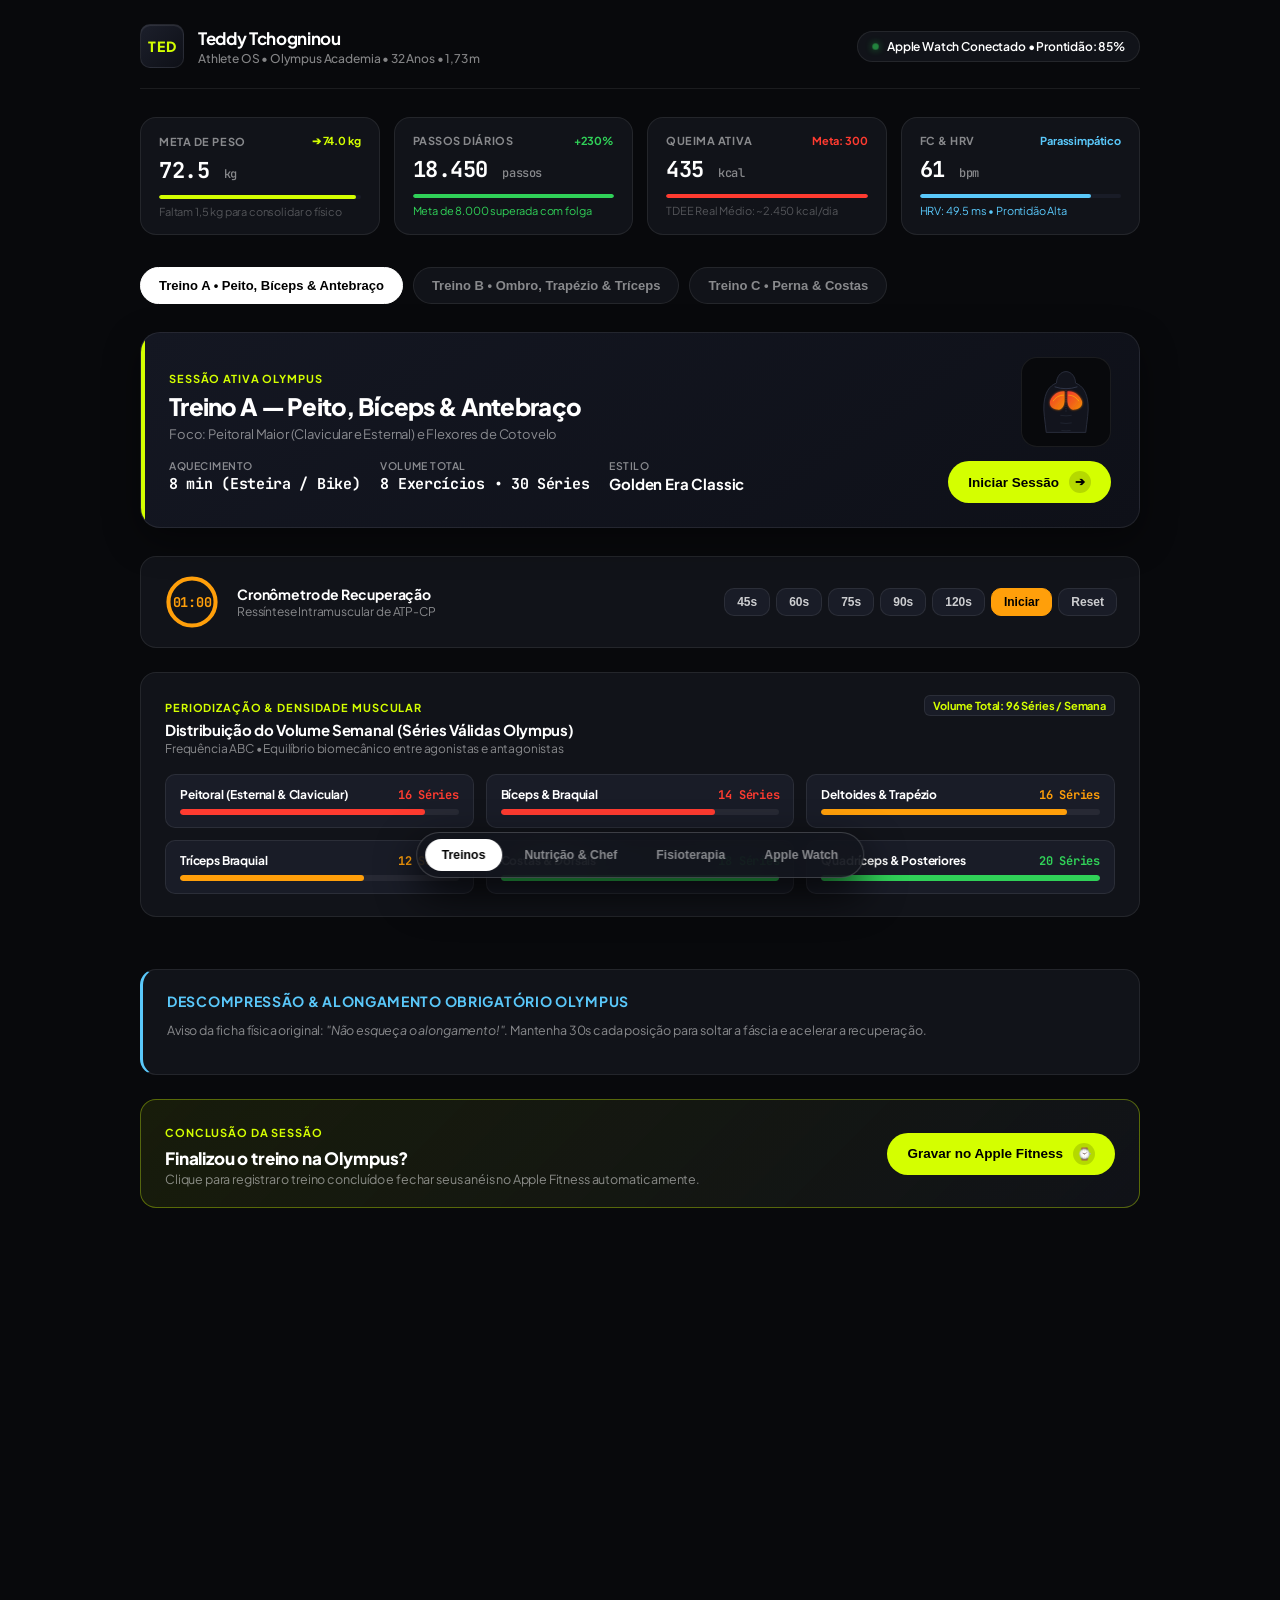
==== index.html @ 40fb5f0e "feat: Teddy Health & Fitness OS — Production Release v1.0" ====
<!DOCTYPE html>
<html lang="pt-BR">
<head>
  <meta charset="UTF-8">
  <meta http-equiv="refresh" content="0; url=dashboard/index.html">
  <title>Teddy Health & Fitness OS — Redirecionando...</title>
</head>
<body style="background:#07080B; color:#FFFFFF; font-family:sans-serif; display:flex; align-items:center; justify-content:center; height:100vh;">
  <p>Carregando Teddy Health & Fitness OS... <a href="dashboard/index.html" style="color:#F59E0B;">Clique aqui se não abrir automaticamente</a>.</p>
</body>
</html>
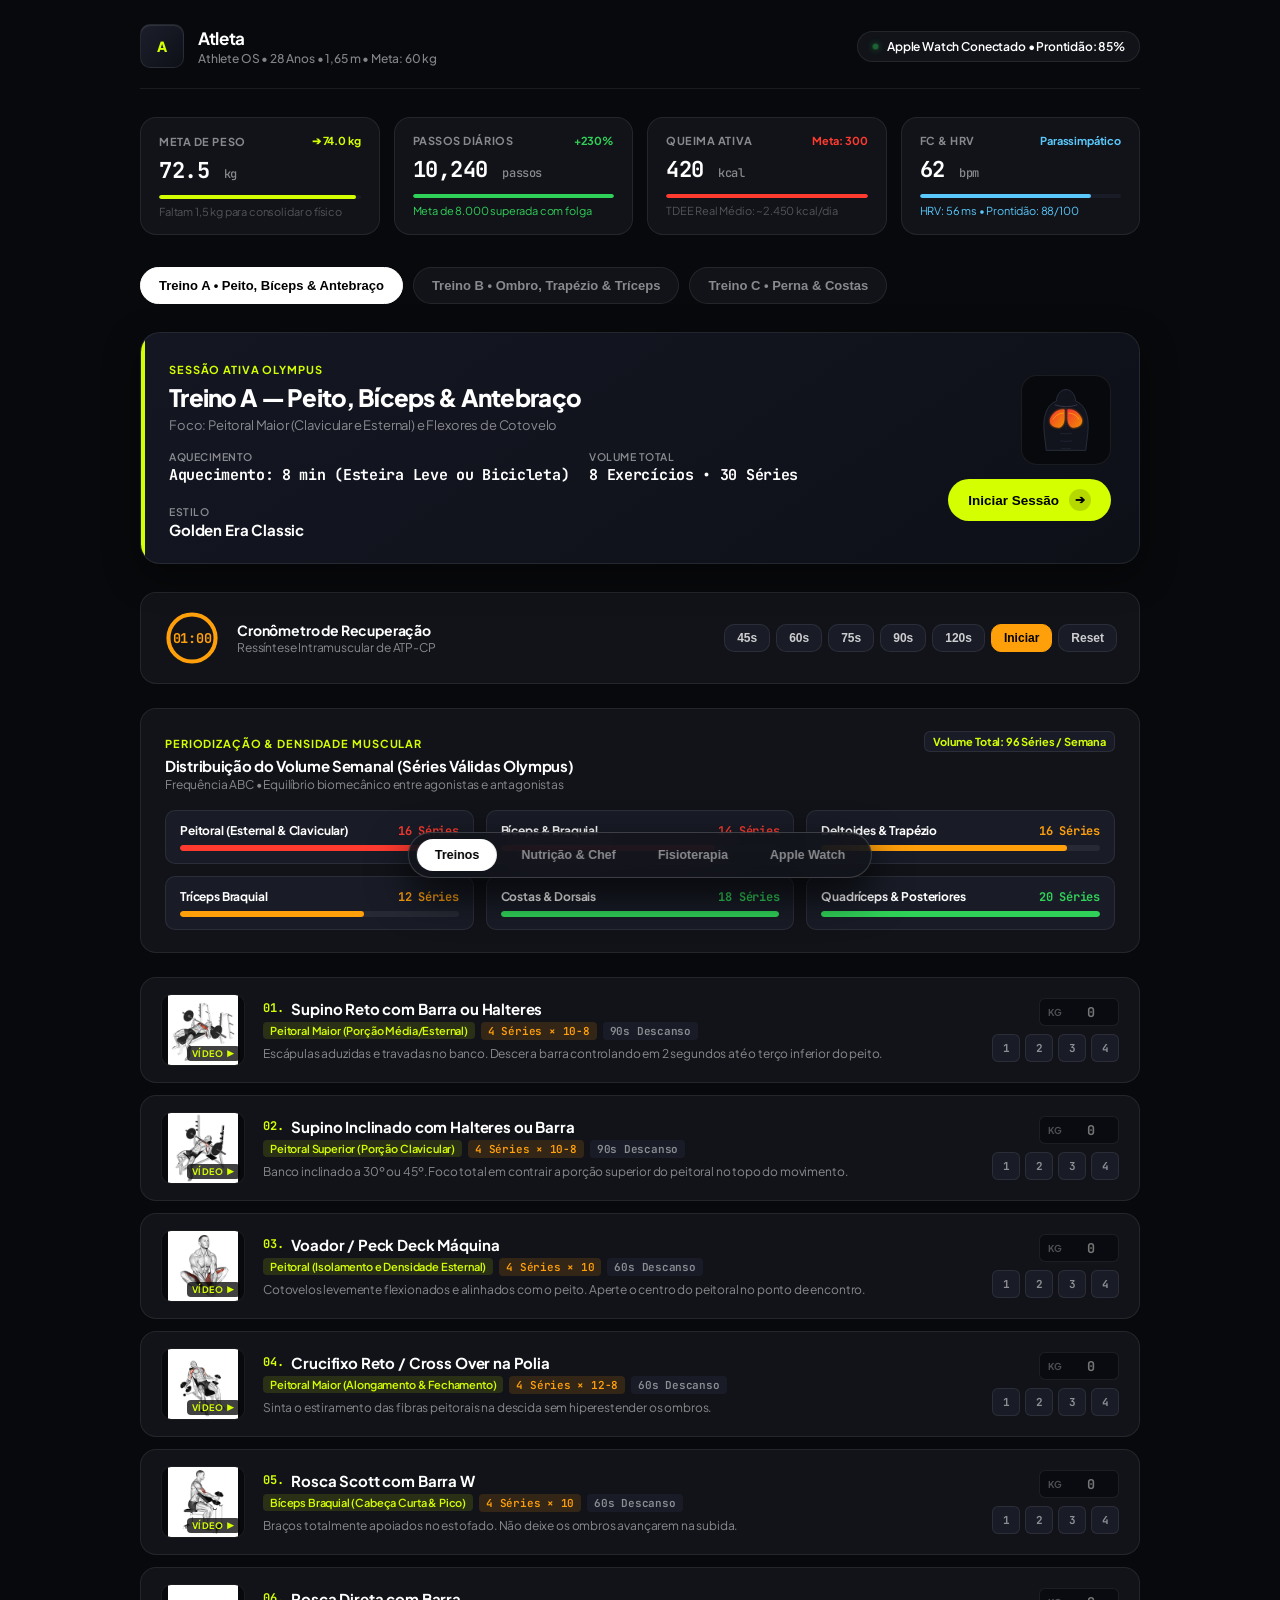
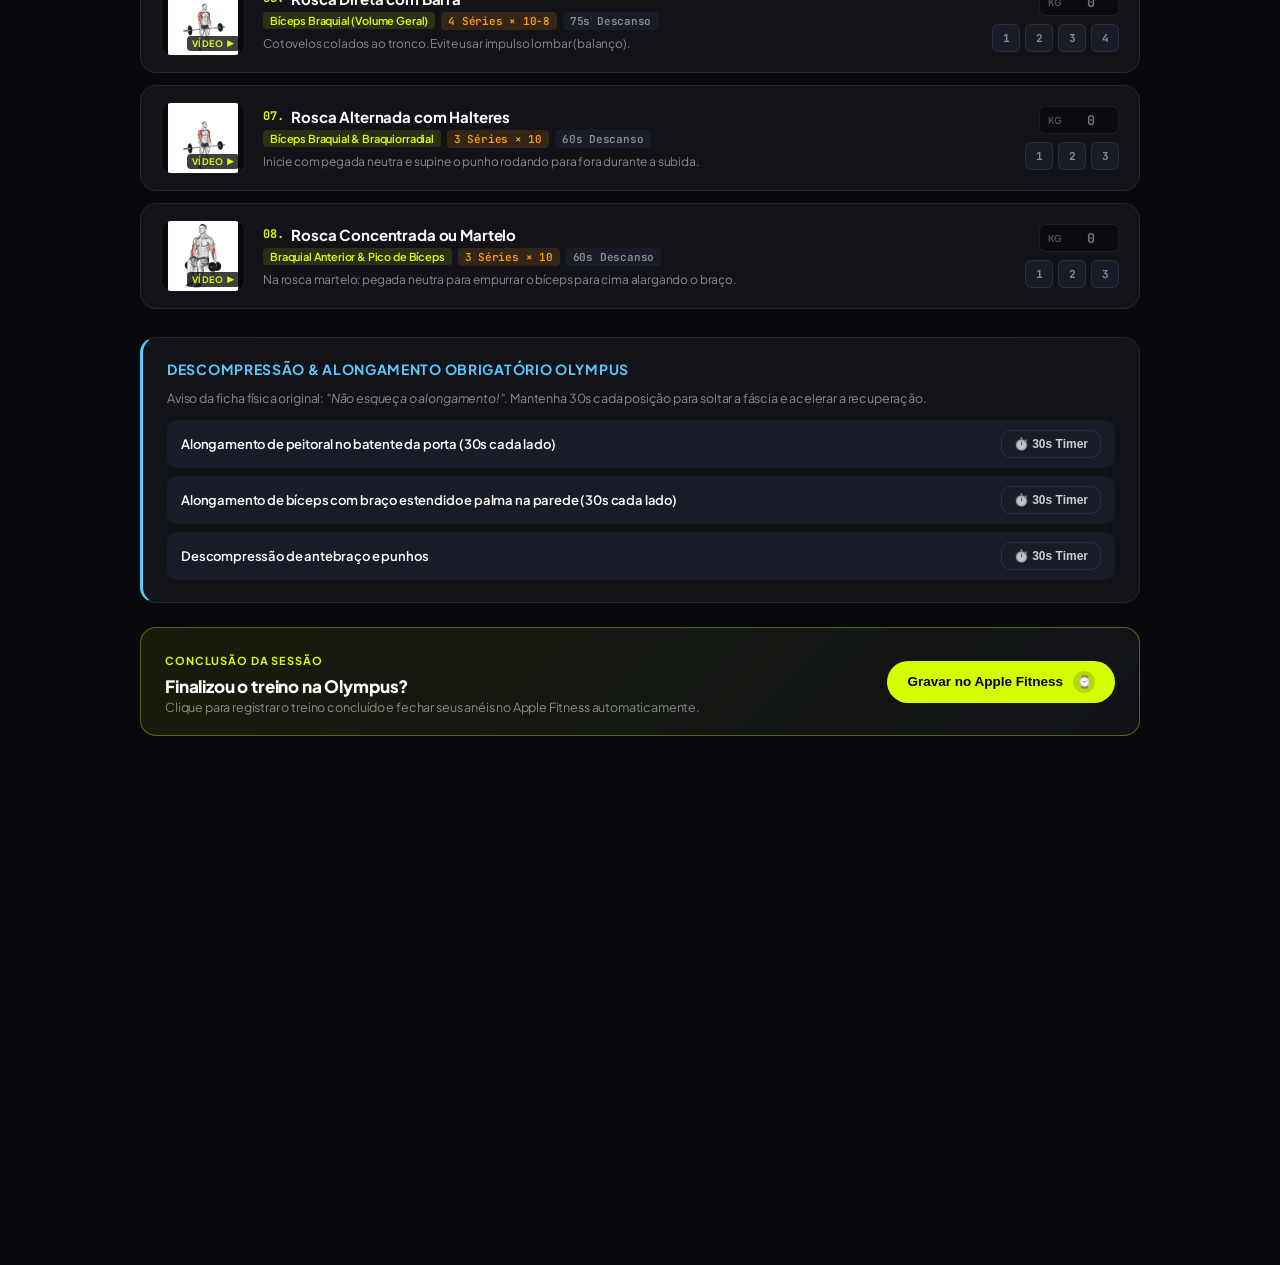
==== commit cd1215e8: "feat: transform project into generic open-source template for easy sharing" ====
--- a/index.html
+++ b/index.html
@@ -3,9 +3,9 @@
 <head>
   <meta charset="UTF-8">
   <meta http-equiv="refresh" content="0; url=dashboard/index.html">
-  <title>Teddy Health & Fitness OS — Redirecionando...</title>
+  <title>Health & Fitness OS — Redirecionando...</title>
 </head>
 <body style="background:#07080B; color:#FFFFFF; font-family:sans-serif; display:flex; align-items:center; justify-content:center; height:100vh;">
-  <p>Carregando Teddy Health & Fitness OS... <a href="dashboard/index.html" style="color:#F59E0B;">Clique aqui se não abrir automaticamente</a>.</p>
+  <p>Carregando Health & Fitness OS... <a href="dashboard/index.html" style="color:#F59E0B;">Clique aqui se não abrir automaticamente</a>.</p>
 </body>
 </html>
